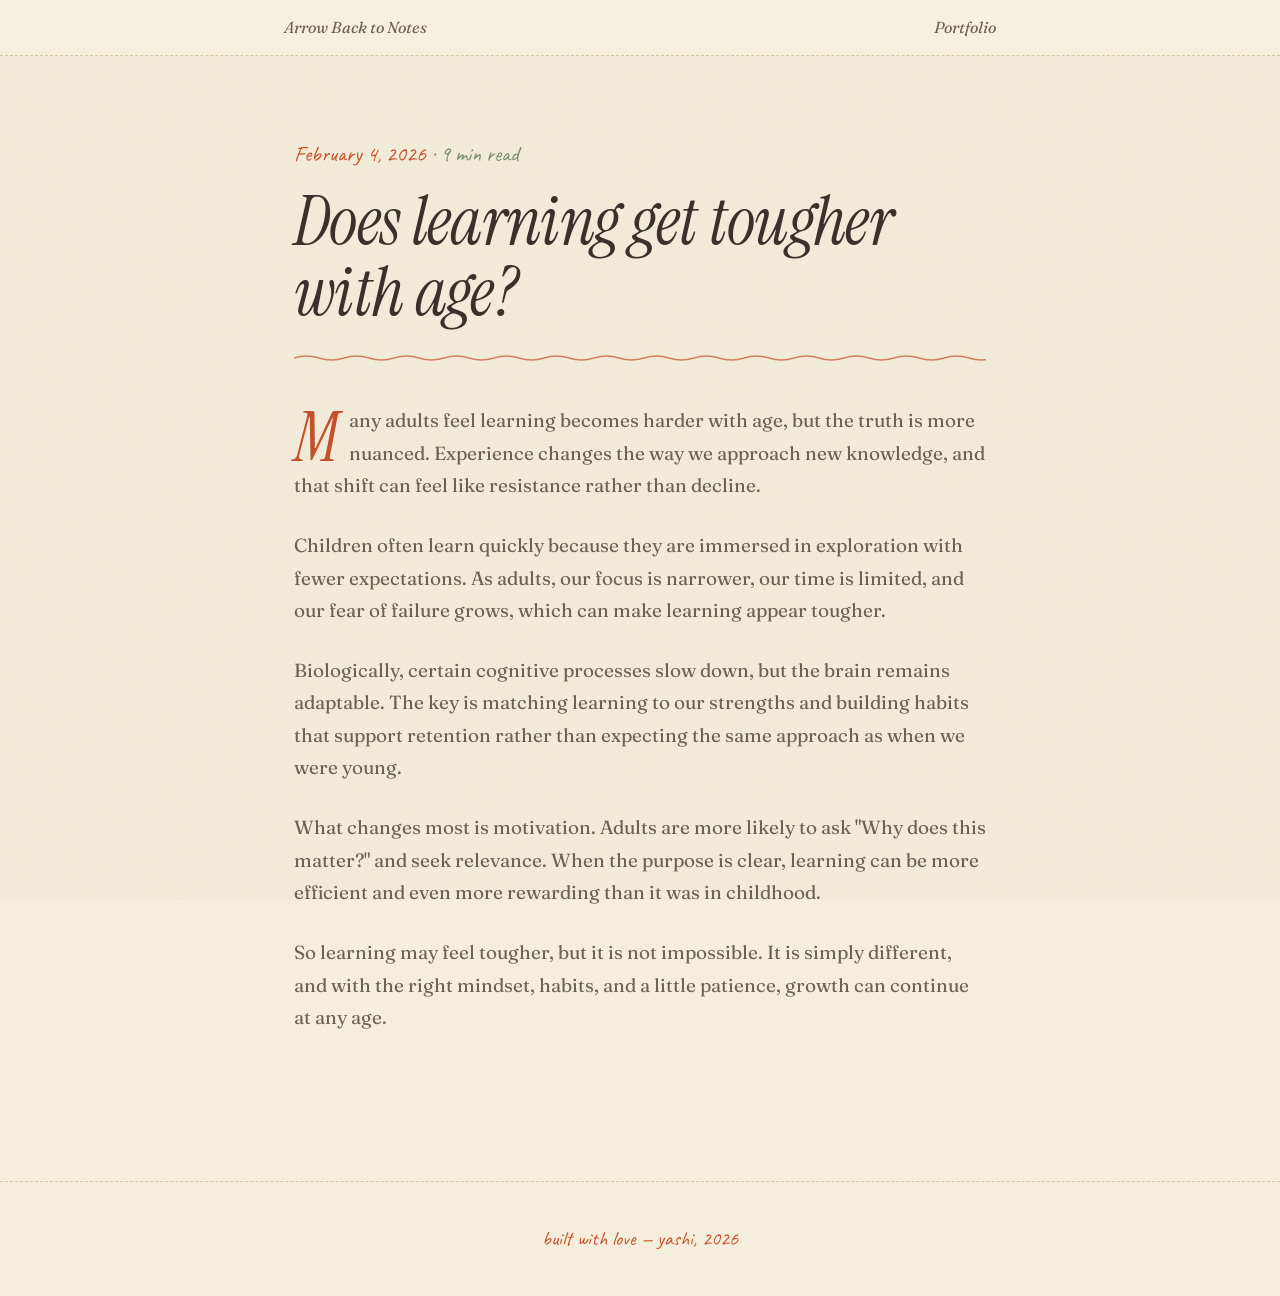
==== learning-age.html @ aea523f4 "style sheets, js finalised and article placeholders" ====
<!DOCTYPE html>
<html lang="en">
<head>
<meta charset="UTF-8">
<meta name="viewport" content="width=device-width, initial-scale=1.0">
<title>Does learning get tougher with age? — Yashashwini Singh</title>
<link rel="preconnect" href="https://fonts.googleapis.com">
<link rel="preconnect" href="https://fonts.gstatic.com" crossorigin>
<link href="https://fonts.googleapis.com/css2?family=Instrument+Serif:ital@0;1&family=Fraunces:ital,opsz,wght@0,9..144,300..900;1,9..144,300..900&family=Caveat:wght@400;600&display=swap" rel="stylesheet">
<link rel="stylesheet" href="css/article.css">
</head>
<body>

<nav class="p-nav">
  <div class="p-nav-inner">
    <a href="personal.html#notes">Arrow Back to Notes</a>
    <a href="personal.html">Portfolio</a>
  </div>
</nav>

<article class="essay-container">
  <header>
    <div class="essay-meta">February 4, 2026 · <span>9 min read</span></div>
    <h1 class="essay-title">Does learning get tougher with age?</h1>
    <div class="p-section-rule"></div>
  </header>

  <div class="essay-content">
    <p>Many adults feel learning becomes harder with age, but the truth is more nuanced. Experience changes the way we approach new knowledge, and that shift can feel like resistance rather than decline.</p>

    <p>Children often learn quickly because they are immersed in exploration with fewer expectations. As adults, our focus is narrower, our time is limited, and our fear of failure grows, which can make learning appear tougher.</p>

    <p>Biologically, certain cognitive processes slow down, but the brain remains adaptable. The key is matching learning to our strengths and building habits that support retention rather than expecting the same approach as when we were young.</p>

    <p>What changes most is motivation. Adults are more likely to ask "Why does this matter?" and seek relevance. When the purpose is clear, learning can be more efficient and even more rewarding than it was in childhood.</p>

    <p>So learning may feel tougher, but it is not impossible. It is simply different, and with the right mindset, habits, and a little patience, growth can continue at any age.</p>
  </div>

</article>

<footer class="p-footer">
  built with love — yashi, 2026
</footer>

</body>
</html>
---- css/article.css ----
/* Article / Essay Page Styles */
:root {
  --p-bg:       #f5eedc;
  --p-bg-2:     #efe5cc;
  --p-bg-3:     #e9dcc0;
  --p-paper:    #faf4e3;
  --p-line:     #d6c6a4;
  --p-text:     #3a322a;
  --p-text-dim: #6e6253;
  --p-terra:    #c7522a;
  --p-sage:     #7c9070;
  --p-rose:     #c98079;
  --p-ochre:    #d4a574;

  --f-p-display: "Instrument Serif", "Times New Roman", serif;
  --f-p-body:    "Fraunces", Georgia, serif;
  --f-p-hand:    "Caveat", cursive;
}

*, *::before, *::after { box-sizing: border-box; margin: 0; padding: 0; }

html { scroll-behavior: smooth; }

body {
  background: var(--p-bg);
  color: var(--p-text);
  font-family: var(--f-p-body);
  font-weight: 400;
  line-height: 1.7;
  overflow-x: hidden;
}

body::before {
  content: "";
  position: fixed;
  inset: 0;
  pointer-events: none;
  z-index: 999;
  opacity: 0.55;
  mix-blend-mode: multiply;
  background-image: url("data:image/svg+xml,%3Csvg xmlns='http://www.w3.org/2000/svg' width='300' height='300'%3E%3Cfilter id='n'%3E%3CfeTurbulence type='fractalNoise' baseFrequency='0.85' numOctaves='2'/%3E%3CfeColorMatrix type='matrix' values='0.23 0 0 0 0 0.20 0 0 0 0 0 0 0.16 0 0 0 0 0 0.08 0'/%3E%3C/filter%3E%3Crect width='300' height='300' filter='url(%23n)'/%3E%3C/svg%3E");
}

.p-container {
  max-width: 1100px;
  margin: 0 auto;
  padding: 0 36px;
}

.p-nav {
  position: sticky;
  top: 0;
  z-index: 50;
  background: rgba(250, 244, 227, 0.88);
  backdrop-filter: blur(8px);
  border-bottom: 1px dashed var(--p-line);
}
.p-nav-inner {
  max-width: 760px;
  margin: 0 auto;
  padding: 14px 24px;
  display: flex;
  justify-content: space-between;
  align-items: center;
}
.p-nav a {
  font-family: var(--f-p-body);
  font-style: italic;
  font-size: 16px;
  color: var(--p-text-dim);
  text-decoration: none;
  transition: color 200ms;
}
.p-nav a:hover { color: var(--p-terra); }

.essay-container {
  max-width: 740px;
  margin: 0 auto;
  padding: 80px 24px 120px;
}
.essay-meta {
  font-family: var(--f-p-hand);
  font-size: 22px;
  color: var(--p-terra);
  margin-bottom: 12px;
}
.essay-meta span { color: var(--p-sage); }
.essay-title {
  font-family: var(--f-p-display);
  font-style: italic;
  font-size: clamp(42px, 6vw, 68px);
  font-weight: 400;
  color: var(--p-text);
  line-height: 1.05;
  margin-bottom: 24px;
  letter-spacing: -0.01em;
}
.p-section-rule {
  width: 100%;
  height: 12px;
  margin: 20px 0 40px;
  background-image: url("data:image/svg+xml,%3Csvg xmlns='http://www.w3.org/2000/svg' width='100' height='12'%3E%3Cpath d='M0 6 Q12.5 2 25 6 Q37.5 10 50 6 Q62.5 2 75 6 Q87.5 10 100 6' fill='none' stroke='%23c7522a' stroke-width='1.5' opacity='0.7'/%3E%3C/svg%3E");
  background-repeat: repeat-x;
  background-size: 100px 12px;
}
.essay-content {
  font-size: 19px;
  color: var(--p-text-dim);
}
.essay-content p { margin-bottom: 28px; }
.essay-content p:first-of-type::first-letter {
  font-family: var(--f-p-display);
  font-style: italic;
  font-size: 3.5em;
  color: var(--p-terra);
  float: left;
  line-height: 0.85;
  margin: 6px 10px -4px 0;
}
.essay-content blockquote {
  font-family: var(--f-p-display);
  font-style: italic;
  font-size: 26px;
  color: var(--p-text);
  line-height: 1.35;
  border-left: 3px solid var(--p-terra);
  padding-left: 24px;
  margin: 40px 0 40px 12px;
}
.essay-content em { color: var(--p-text); }
.p-footer {
  padding: 40px 32px;
  text-align: center;
  border-top: 1px dashed var(--p-line);
  font-family: var(--f-p-hand);
  font-size: 20px;
  color: var(--p-terra);
}

@media (max-width: 720px) {
  .p-nav-inner { padding: 12px 18px 12px 72px; gap: 4px 16px; overflow-x: auto; flex-wrap: nowrap; justify-content: flex-start; }
  .p-nav a { font-size: 14px; }
  .essay-container { padding: 60px 18px 80px; }
}
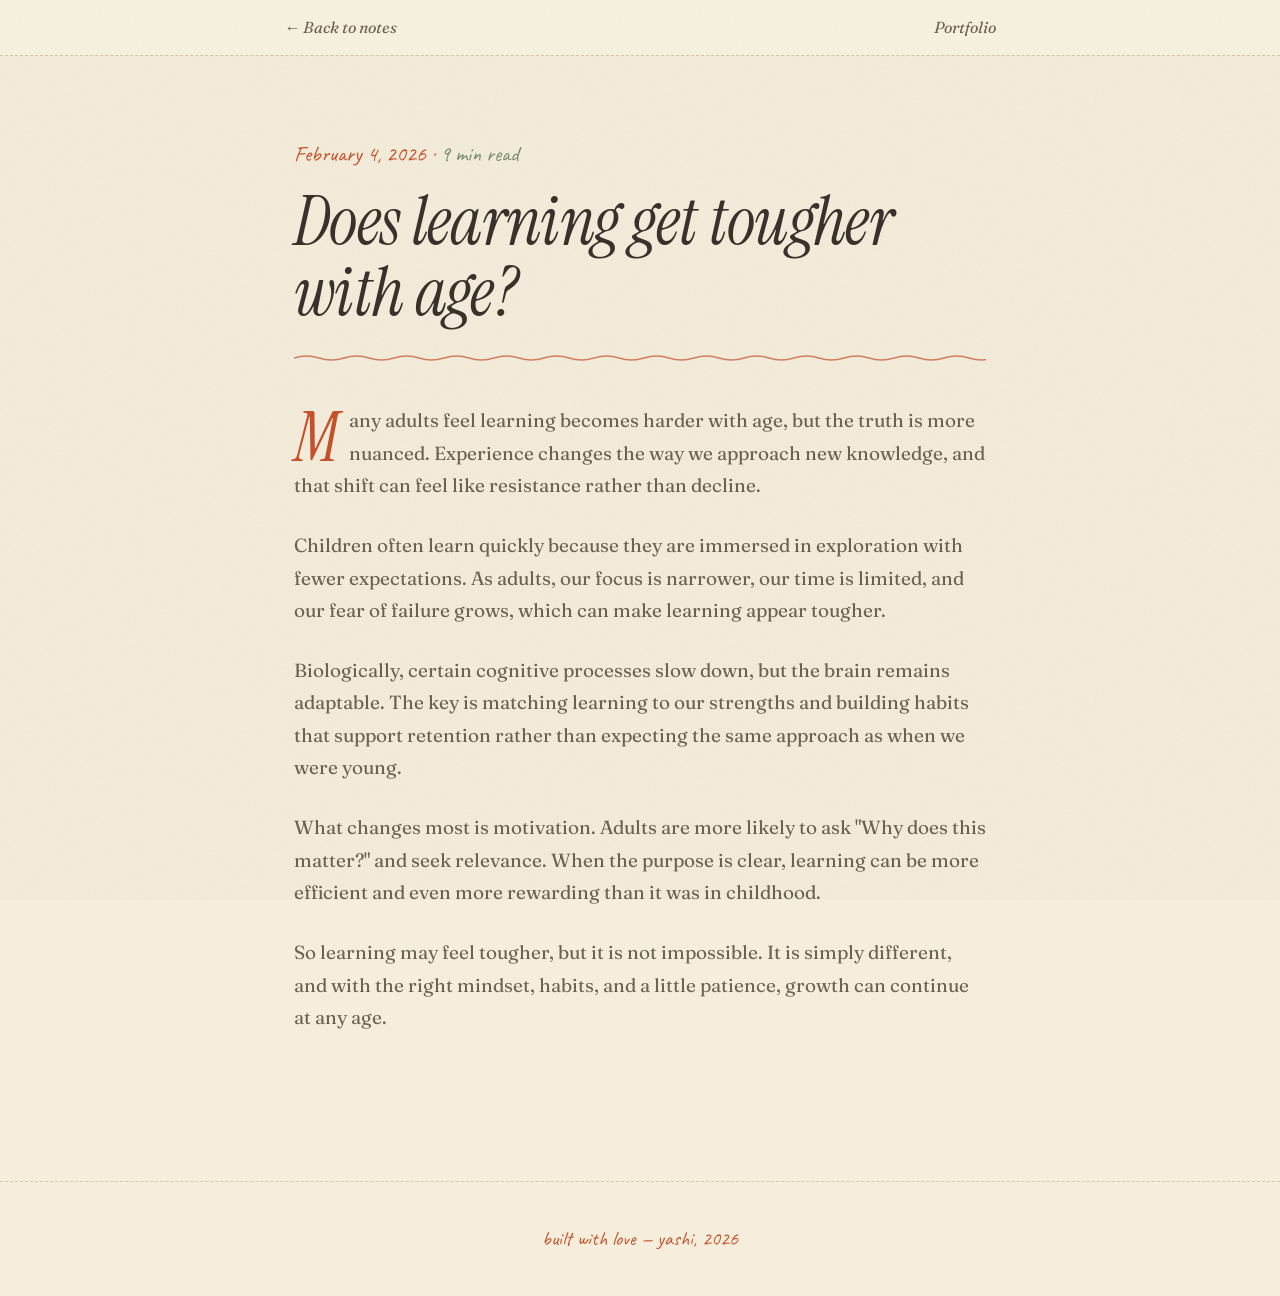
==== commit 61f6ec90: "finalised cover pages" ====
--- a/learning-age.html
+++ b/learning-age.html
@@ -13,7 +13,7 @@
 
 <nav class="p-nav">
   <div class="p-nav-inner">
-    <a href="personal.html#notes">Arrow Back to Notes</a>
+    <a href="personal.html#notes">← Back to notes</a>
     <a href="personal.html">Portfolio</a>
   </div>
 </nav>
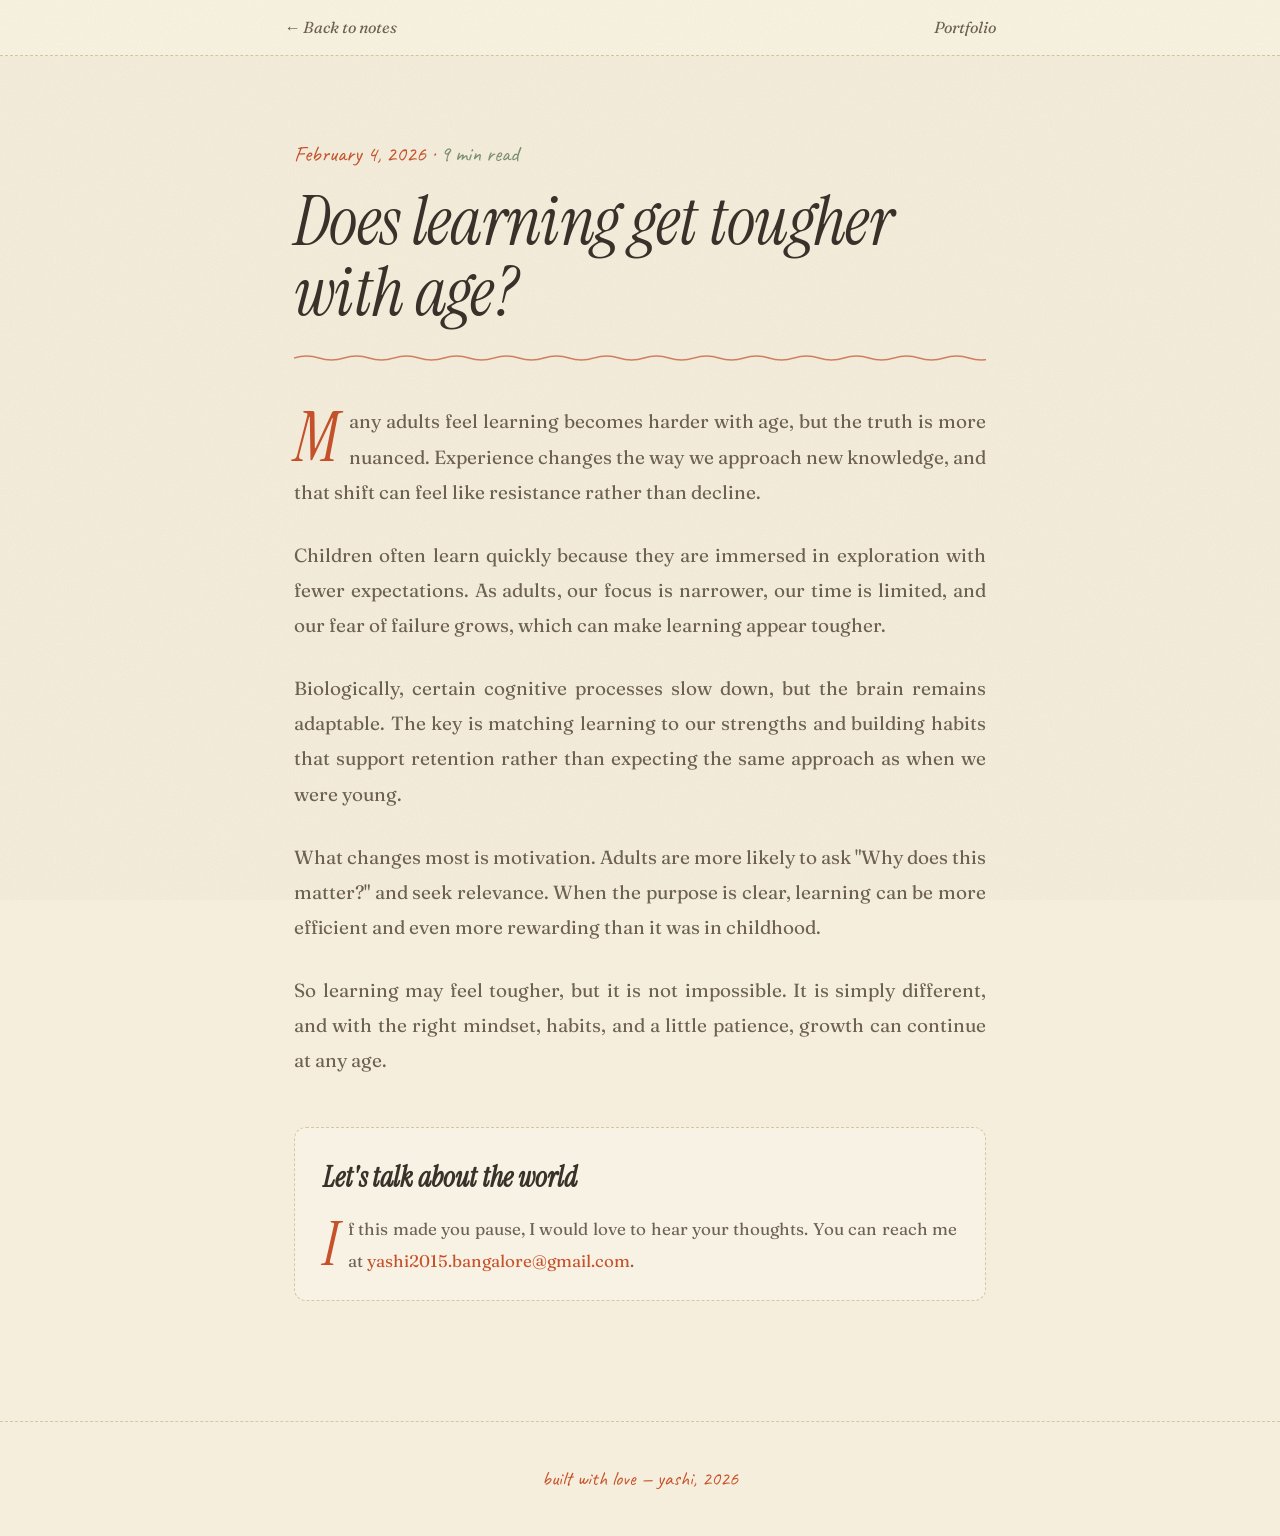
==== commit 013aaa31: "cosmetic changes" ====
--- a/learning-age.html
+++ b/learning-age.html
@@ -35,6 +35,11 @@
     <p>What changes most is motivation. Adults are more likely to ask "Why does this matter?" and seek relevance. When the purpose is clear, learning can be more efficient and even more rewarding than it was in childhood.</p>
 
     <p>So learning may feel tougher, but it is not impossible. It is simply different, and with the right mindset, habits, and a little patience, growth can continue at any age.</p>
+
+    <section class="essay-talk">
+      <h2>Let's talk about the world</h2>
+      <p>If this made you pause, I would love to hear your thoughts. You can reach me at <a href="mailto:yashi2015.bangalore@gmail.com">yashi2015.bangalore@gmail.com</a>.</p>
+    </section>
   </div>
 
 </article>
--- a/css/article.css
+++ b/css/article.css
@@ -106,8 +106,12 @@
 .essay-content {
   font-size: 19px;
   color: var(--p-text-dim);
+  text-align: justify;
+  text-justify: inter-word;
+  line-height: 1.85;
+  hyphens: auto;
 }
-.essay-content p { margin-bottom: 28px; }
+.essay-content p { margin-bottom: 28px; text-align: justify; text-justify: inter-word; }
 .essay-content p:first-of-type::first-letter {
   font-family: var(--f-p-display);
   font-style: italic;
@@ -116,6 +120,28 @@
   float: left;
   line-height: 0.85;
   margin: 6px 10px -4px 0;
+}
+.essay-talk {
+  margin-top: 48px;
+  padding: 24px 28px;
+  border: 1px dashed var(--p-line);
+  background: rgba(255, 255, 255, 0.24);
+  border-radius: 12px;
+}
+.essay-talk h2 {
+  font-family: var(--f-p-display);
+  font-style: italic;
+  font-size: 28px;
+  color: var(--p-text);
+  margin-bottom: 10px;
+}
+.essay-talk p {
+  margin-bottom: 0;
+  font-size: 17px;
+}
+.essay-talk a {
+  color: var(--p-terra);
+  text-decoration: none;
 }
 .essay-content blockquote {
   font-family: var(--f-p-display);
